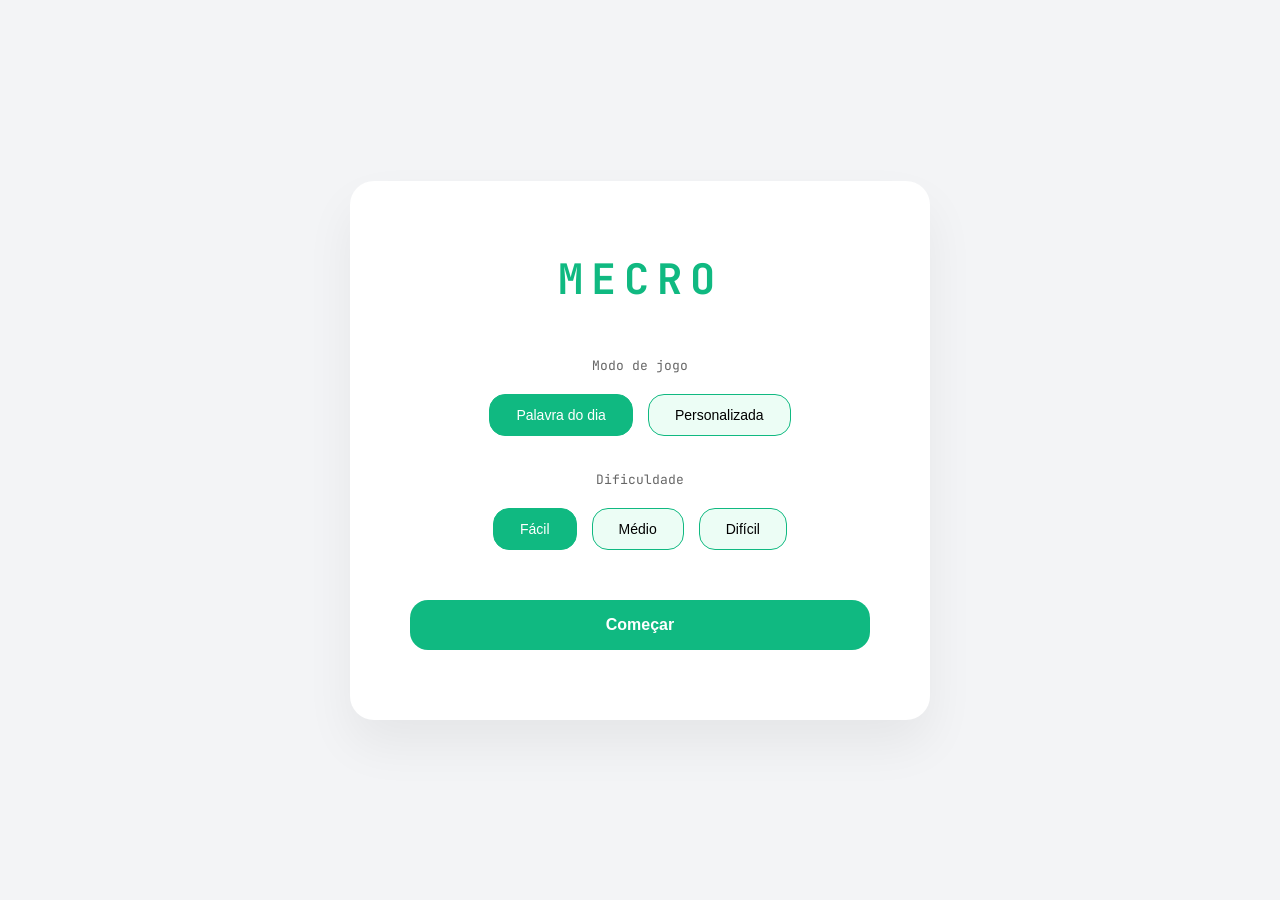
==== projeto sa/index.html @ 5031a5a4 "Add files via upload" ====
<!DOCTYPE html>
<html lang="pt-br">
        <head>
        <meta charset="UTF-8">
        <meta name="viewport" content="width=device-width, initial-scale=1.0">
        <title>MECRO - descubra a palavra</title>
        <link rel="preconnect" href="https://fonts.googleapis.com">
        <link rel="preconnect" href="https://fonts.gstatic.com" crossorigin>
        <link href="https://fonts.googleapis.com/css2?family=JetBrains+Mono:ital,wght@0,100..800;1,100..800&display=swap" rel="stylesheet">
        <link rel="stylesheet" href="style.css">
        <link rel="shortcut icon" href="img/favic.ico" type="image/x-icon">
    </head>
    <body>  
        <div id="menu" class="container">
            
            <h1>MECRO</h1>

            <p>Modo de jogo</p>
            <div class="opcoes" id="modo">
                <button class="opcao ativo">Palavra do dia</button>
                <button class="opcao">Personalizada</button>
            </div>

            <p id="textodificul">Dificuldade</p>
            <div class="opcoes" id="dificuldade">
                <button class="opcao ativo">Fácil</button>
                <button class="opcao">Médio</button>
                <button class="opcao">Difícil</button>
            </div>

            <div id="palavraSelecionada" style="display: none;">
                <p>Digite a palavra secreta</p>
                <input type="text" id="palavraInput">
            </div>

            <button class="comecar">Começar</button>
        </div>

            <!--------------------------------- Jogo ------------------------------------------>
            
        <div id="jogo" style="display: none;">
            <button id="voltarMenu">Voltar ao Menu</button>

            <p id="tentativasRestantes">Tentativas: <span id="tentativasRestantes"></span></p>

            <h2>DESCUBRA A PALAVRA</h2>


            <div id="palavraExibida"></div>

            <div>
                <input type="text" id="letraInput" maxlength="1" placeholder="Digite uma letra">
                <button id="enviarLetra">Enviar</button>
            </div>

            <p>Letras usadas: <span id="letrasUsadas"></span></p>

            <p id="mensagemFinal"></p>

        </div>





        <script src="script.js"></script>
    </body>
</html>
---- projeto sa/style.css ----
:root {
    --verde: #10b981;
    --verde-hover: #059669;
    --verde-claro: #ecfdf5;
    --cinza: #666;
}

body {
    font-family: 'JetBrains Mono', monospace;
    background: #f3f4f6;
    margin: 0;
    display: flex;
    justify-content: center;
    align-items: center;
    height: 100vh;
}
@keyframes aparecer {
    from {
        opacity: 0;
        transform: translateY(20px);
    }
    to {
        opacity: 1;
        transform: translateY(0);
    }
}

.container {
    background: #ffffff;
    padding: 70px 60px;
    border-radius: 24px;
    box-shadow: 0 25px 50px rgba(0, 0, 0, 0.06);
    width: 460px;
    text-align: center;
    animation: aparecer 0.6s ease;
}

h1 {
    margin: 0 0 50px 0;
    font-weight: 700;
    letter-spacing: 8px;
    font-size: 42px;
    color: var(--verde);
}

p {
    font-size: 13px;
    color: var(--cinza);
    margin: 35px 0 20px 0;
}

.opcoes {
    display: flex;
    justify-content: center;
    gap: 15px;
    flex-wrap: wrap;
}

.opcao {
    padding: 12px 26px;
    border: 1.5px solid var(--verde);
    background: var(--verde-claro);
    border-radius: 16px;
    cursor: pointer;
    transition: all 0.25s ease;
    font-size: 14px;
}

.opcao:hover {
    background: var(--verde);
    color: white;
}

.opcao.ativo {
    background: var(--verde);
    color: white;
}

.comecar {
    margin-top: 50px;
    width: 100%;
    padding: 16px;
    font-size: 16px;
    font-weight: 600;
    border: none;
    border-radius: 18px;
    background: var(--verde);
    color: white;
    cursor: pointer;
    transition: all 0.25s ease;
}

.comecar:hover {
    background: var(--verde-hover);
    transform: translateY(-2px);
}

.comecar:active {
    transform: scale(0.97);
}
#palavraInput{
    border-radius: 6px;
    padding: 5px;
    border-color: #059669;
}


/* ================= TELA DO JOGO ================= */

#jogo {
    position: relative;
}

/* Título do jogo */
#jogo h2 {
    margin: 0 0 40px 0;
    font-weight: 600;
    letter-spacing: 4px;
    font-size: 22px;
    color: var(--verde);
}

/* Palavra exibida */
#palavraExibida {
    font-size: 38px;
    letter-spacing: 18px;
    margin: 50px 0;
    font-weight: 600;
    color: var(--verde);
    min-height: 50px;
}

/* Área de input */
#jogo input {
    padding: 8px;
    width: 150px;
    text-align: center;
    font-size: 18px;
    border-radius: 12px;
    border: 1.5px solid var(--verde);
    background: var(--verde-claro);
    outline: none;
    transition: 0.2s ease;
}

#jogo input:focus {
    border-color: var(--verde-hover);
}

/* Botão enviar */
#enviarLetra {
    margin-left: 30px;
    padding: 12px 30px;
    border-radius: 14px;
    border: none;
    background: var(--verde);
    color: white;
    cursor: pointer;
    transition: 0.25s ease;
}

#enviarLetra:hover {
    background: var(--verde-hover);
    transform: translateY(-2px);
}

#enviarLetra:active {
    transform: scale(0.97);
}

.infoJogo {
    position: absolute;
    left: -230px;
    top: 0;
    text-align: left;
    width: 200px;
}

.infoJogo p {
    margin: 10px 0;
    font-size: 13px;
    color: var(--cinza);
}

.infoJogo span {
    font-weight: 600;
    color: var(--verde);
}

#voltarMenu {
    position: absolute;
    top: -100px;
    left: -430px;
    background: transparent;
    border: 1px solid #059669;
    color: var(--verde);
    font-weight: 600;
    cursor: pointer;
    transition: 0.2s ease;
    border-radius: 5px;
    padding: 6px;
}

#voltarMenu:hover {
    color: white;
    background-color: #10b981;
    border-radius: 5px;
}

#mensagemFinal {
    margin-top: 30px;
    font-weight: 600;
    font-size: 16px;
}
#tentativasRestantes{
    position: absolute;
    top: -40px;
    left: -435px;
    transition: 0.2s ease;
    padding: 4px;
}
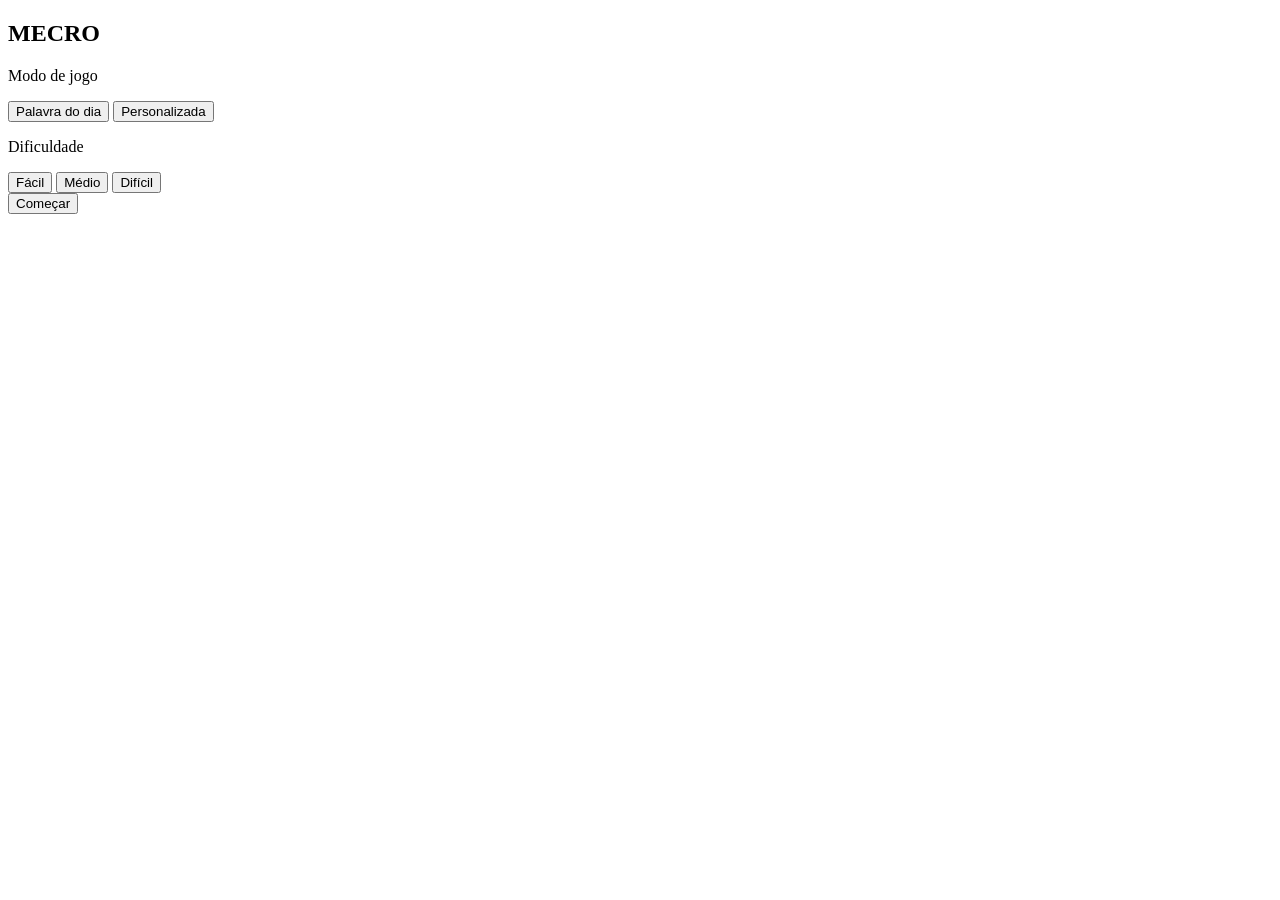
==== commit 13fa81fb: "Atualizando código para semântico" ====
--- a/projeto sa/index.html
+++ b/projeto sa/index.html
@@ -1,68 +1,88 @@
 <!DOCTYPE html>
 <html lang="pt-br">
-        <head>
-        <meta charset="UTF-8">
-        <meta name="viewport" content="width=device-width, initial-scale=1.0">
-        <title>MECRO - descubra a palavra</title>
-        <link rel="preconnect" href="https://fonts.googleapis.com">
-        <link rel="preconnect" href="https://fonts.gstatic.com" crossorigin>
-        <link href="https://fonts.googleapis.com/css2?family=JetBrains+Mono:ital,wght@0,100..800;1,100..800&display=swap" rel="stylesheet">
-        <link rel="stylesheet" href="style.css">
-        <link rel="shortcut icon" href="img/favic.ico" type="image/x-icon">
-    </head>
-    <body>  
-        <div id="menu" class="container">
-            
+
+<head>
+    <meta charset="UTF-8">
+    <meta name="viewport" content="width=device-width, initial-scale=1.0">
+    <title>MECRO - descubra a palavra</title>
+
+    <link rel="preconnect" href="https://fonts.googleapis.com">
+    <link rel="preconnect" href="https://fonts.gstatic.com" crossorigin>
+    <link href="https://fonts.googleapis.com/css2?family=JetBrains+Mono:ital,wght@0,100..800;1,100..800&display=swap" rel="stylesheet">
+
+    <link rel="stylesheet" href="style.css">
+    <link rel="shortcut icon" href="img/favic.ico" type="image/x-icon">
+</head>
+
+<body>
+
+<main>
+
+    <!----------------- MENU ----------------->
+    <section id="menu" class="container">
+
+        <header>
             <h1>MECRO</h1>
+        </header>
 
+        <section>
             <p>Modo de jogo</p>
-            <div class="opcoes" id="modo">
+            <nav class="opcoes" id="modo">
                 <button class="opcao ativo">Palavra do dia</button>
                 <button class="opcao">Personalizada</button>
-            </div>
+            </nav>
+        </section>
 
+        <section>
             <p id="textodificul">Dificuldade</p>
-            <div class="opcoes" id="dificuldade">
+            <nav class="opcoes" id="dificuldade">
                 <button class="opcao ativo">Fácil</button>
                 <button class="opcao">Médio</button>
                 <button class="opcao">Difícil</button>
-            </div>
+            </nav>
+        </section>
 
-            <div id="palavraSelecionada" style="display: none;">
-                <p>Digite a palavra secreta</p>
-                <input type="text" id="palavraInput">
-            </div>
+        <section id="palavraSelecionada" style="display: none;">
+            <label for="palavraInput">Digite a palavra secreta</label>
+            <input type="text" id="palavraInput">
+        </section>
 
-            <button class="comecar">Começar</button>
-        </div>
+        <button class="comecar">Começar</button>
 
-            <!--------------------------------- Jogo ------------------------------------------>
-            
-        <div id="jogo" style="display: none;">
-            <button id="voltarMenu">Voltar ao Menu</button>
+    </section>
 
-            <p id="tentativasRestantes">Tentativas: <span id="tentativasRestantes"></span></p>
+    <!--------------- JOGO ----------------->
+    <section id="jogo" style="display: none;">
 
-            <h2>DESCUBRA A PALAVRA</h2>
+        <button id="voltarMenu">Voltar ao Menu</button>
 
+        <p>
+            Tentativas:
+            <span id="tentativasRestantes"></span>
+        </p>
 
-            <div id="palavraExibida"></div>
+        <h2>Descubra a palavra</h2>
 
-            <div>
-                <input type="text" id="letraInput" maxlength="1" placeholder="Digite uma letra">
-                <button id="enviarLetra">Enviar</button>
-            </div>
+        <section id="palavraExibida"></section>
 
-            <p>Letras usadas: <span id="letrasUsadas"></span></p>
+        <form>
+            <label for="letraInput">Digite uma letra</label>
+            <input type="text" id="letraInput" maxlength="1" placeholder="Letra">
+            <button type="button" id="enviarLetra">Enviar</button>
+        </form>
 
-            <p id="mensagemFinal"></p>
+        <p>
+            Letras usadas:
+            <span id="letrasUsadas"></span>
+        </p>
 
-        </div>
+        <p id="mensagemFinal"></p>
 
+    </section>
 
+</main>
 
+<script src="script.js"></script>
 
-
-        <script src="script.js"></script>
-    </body>
-</html>+</body>
+</html>
